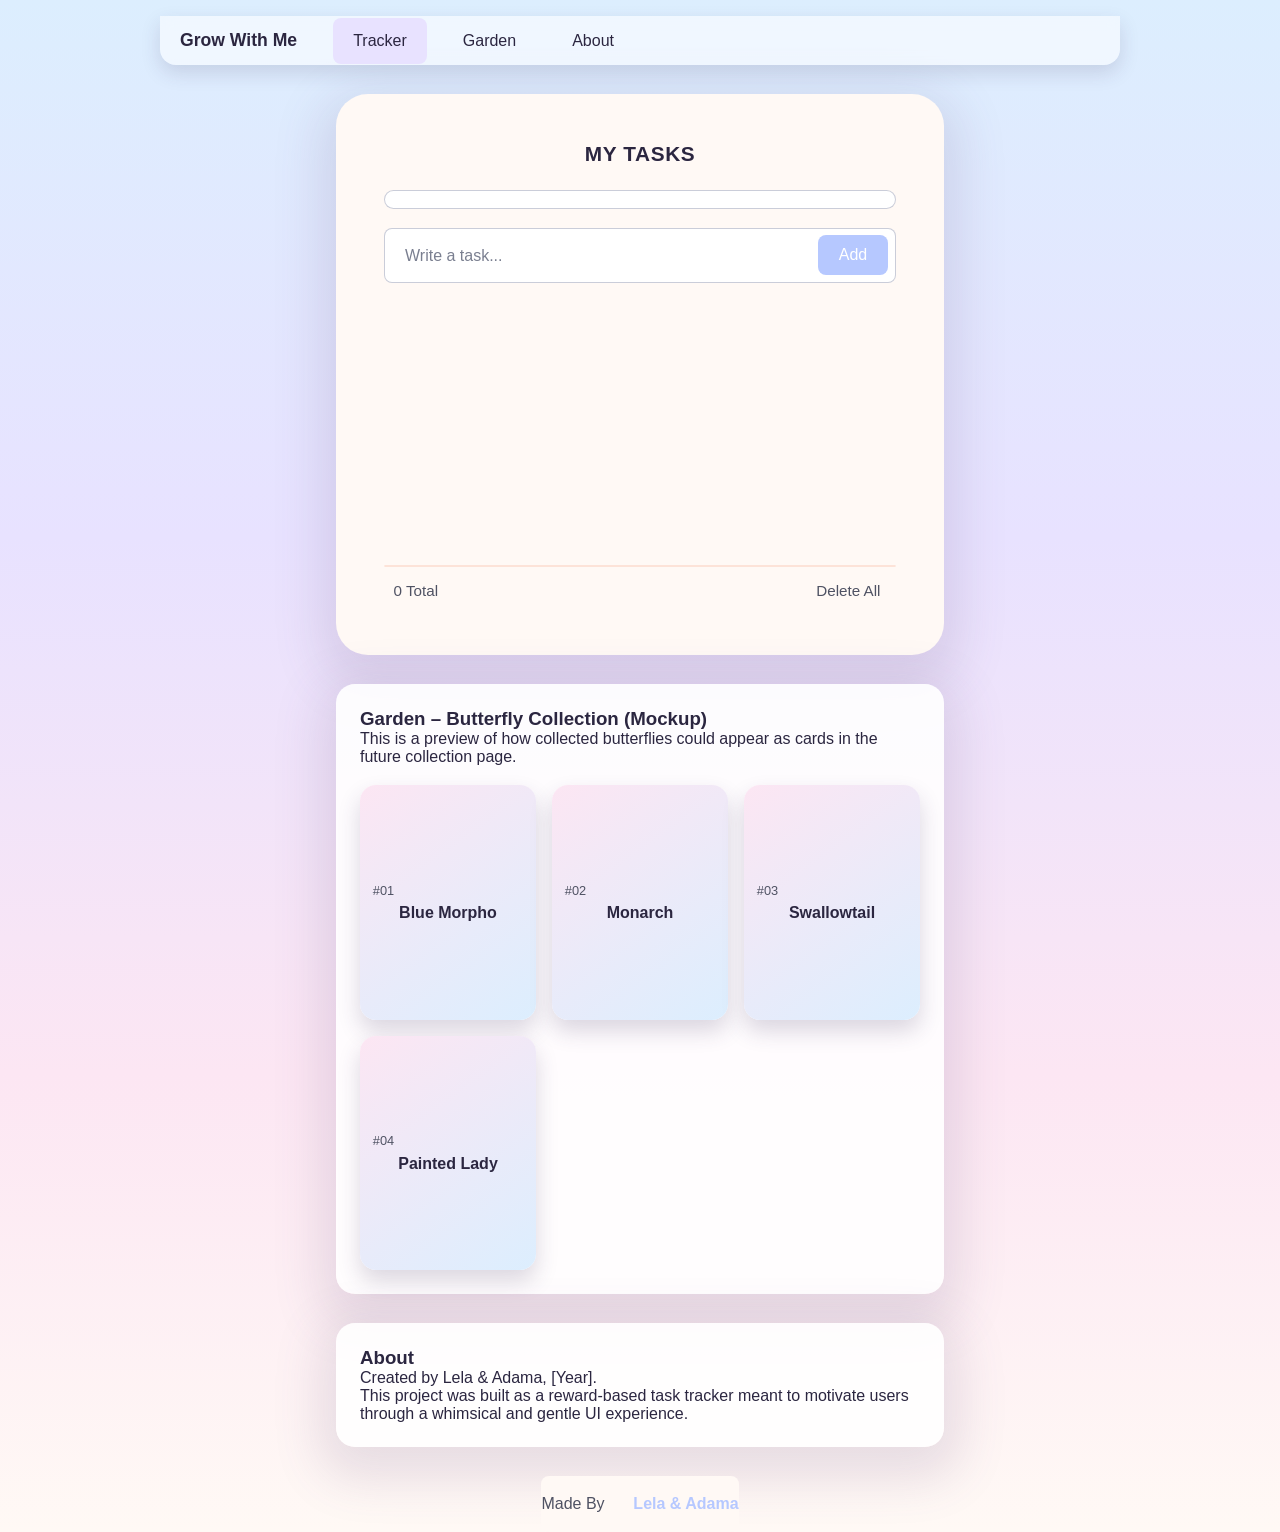
==== grow with me/index.html @ c08534fc "updated website" ====
<!DOCTYPE html>

<!--Base HTML structure adapted from Ade-mir,
  "How to Create a To Do List App Using HTML CSS JavaScript" (YouTube)
  and the accompanying GitHub repository: To-Do-List-Tutorial.
  Customized by [Lela and Adama] for the "Grow With Me" project.
-->

<html lang="en">
  <head>
    <meta charset="UTF-8" />
    <meta name="viewport" content="width=device-width, initial-scale=1.0" />
    <link rel="stylesheet" href="./style.css" />
    <script src="./script.js" defer></script>
    <title>Grow With Me</title>
  </head>

  <body>
    <ul class="navbar">
      <li class="nav-title">Grow With Me</li>
      <li><a class="active" href="#tracker">Tracker</a></li>
      <li><a href="#garden">Garden</a></li>
      <li><a href="#about">About</a></li>
    </ul>

    <section class="todo" id="tracker">
      <h2>My Tasks</h2>

      <div class="progress-wrapper">
        <div id="taskProgressBar" class="progress-bar"></div>
      </div>

      <div class="input">
        <input
          type="text"
          class="input-field"
          id="todoInput"
          placeholder="Write a task..."
        />
        <button class="btn">Add</button>
      </div>

      <ul id="todoList" class="scroll"></ul>

      <div>
        <hr class="counter" />
        <div class="counter-container">
          <p><span id="todoCount">0</span> Total</p>
          <button id="deleteButton">Delete All</button>
        </div>
      </div>
    </section>

    <section id="garden" class="section-placeholder">
      <h3>Garden – Butterfly Collection (Mockup)</h3>
      <p>
        This is a preview of how collected butterflies could appear as cards
        in the future collection page.
      </p>

      <div class="garden-grid">
        <div class="flip-card">
          <div class="flip-card-inner">
            <div class="flip-card-front">
              <div class="card-tag">#01</div>
              <p class="card-name">Blue Morpho</p>
            </div>
            <div class="flip-card-back">
              <p class="card-name">Blue Morpho</p>
              <p class="card-info">Known for bright iridescent blue wings.</p>
              <p class="card-quote">“Growth takes time, just like wings.”</p>
            </div>
          </div>
        </div>

        <div class="flip-card">
          <div class="flip-card-inner">
            <div class="flip-card-front">
              <div class="card-tag">#02</div>
              <p class="card-name">Monarch</p>
            </div>
            <div class="flip-card-back">
              <p class="card-name">Monarch</p>
              <p class="card-info">Famous for long-distance migrations.</p>
              <p class="card-quote">“Keep moving, even in small steps.”</p>
            </div>
          </div>
        </div>

        <div class="flip-card">
          <div class="flip-card-inner">
            <div class="flip-card-front">
              <div class="card-tag">#03</div>
              <p class="card-name">Swallowtail</p>
            </div>
            <div class="flip-card-back">
              <p class="card-name">Swallowtail</p>
              <p class="card-info">Recognizable by their tail-like wings.</p>
              <p class="card-quote">“Little details make you unique.”</p>
            </div>
          </div>
        </div>

        <div class="flip-card">
          <div class="flip-card-inner">
            <div class="flip-card-front">
              <div class="card-tag">#04</div>
              <p class="card-name">Painted Lady</p>
            </div>
            <div class="flip-card-back">
              <p class="card-name">Painted Lady</p>
              <p class="card-info">Seen almost everywhere in the world.</p>
              <p class="card-quote">“You belong more than you think.”</p>
            </div>
          </div>
        </div>
      </div>
    </section>

    <section id="about" class="section-placeholder">
      <h3>About</h3>
      <p>Created by Lela &amp; Adama, [Year].</p>
      <p>
        This project was built as a reward-based task tracker meant to motivate
        users through a whimsical and gentle UI experience.
      </p>
    </section>

    <div id="rewardModal" class="reward-modal">
      <div class="reward-modal-content">
        <span class="close-btn">&times;</span>
        <p>
          All tasks completed! There's been an addition to your garden.
          Please check your collection.
        </p>
        <img
          src="purple.gif"
          alt="Butterfly reward"
          class="reward-gif"
        />
        <button class="reward-ok">Okay!</button>
      </div>
    </div>

    <footer>
      <div class="footer">
        <p class="made-by">Made By</p>
        <p class="author">Lela &amp; Adama</p>
      </div>
    </footer>
  </body>
</html>
---- grow with me/style.css ----
/* Base styling adapted from Ade-mir's To-Do-List-Tutorial (YouTube + GitHub).
   Colors, layout, and future design changes customized by [Lela & Adama]
   for the "Grow With Me" reward-based to-do list.*/

:root {
  --gradient: linear-gradient(
    180deg,
    #dceefe 0%,
    #e8e2ff 35%,
    #fce6f3 70%,
    #fff9f5 100%
  );

  --dark: #2b2640;
  --grey: #7a7f90;
  --grey-border: rgba(185, 188, 204, 0.75);
  --grey-light: #fde3d8;
  --grey-dark: #4f5263;

  --blue: #b6c8ff;
  --green: #9be7c4;

  --white: #fff9f5;

  --focus-outline: #7d9dff;
}

* {
  box-sizing: border-box;
}

body {
  background: var(--gradient);
  margin: 0;
  min-height: 100vh;
  display: flex;
  flex-direction: column;
  align-items: center;
  gap: 1.8rem;
  padding-top: 1rem;
  font-family: Arial, sans-serif;
  font-size: 16px;
  color: var(--dark);
}

h1,
h2,
h3,
h4,
h5,
h6,
p {
  margin: 0;
}

:focus-visible {
  outline: 2px solid var(--focus-outline);
  outline-offset: 2px;
}

/* To-do container */

.todo {
  display: flex;
  flex-direction: column;
  justify-content: space-around;
  border-radius: 2rem;
  background: var(--white);
  padding: 3rem;
  height: 70%;
  width: 75%;
  max-width: 38rem;
  box-shadow: 0 1rem 3rem 1rem rgba(100, 80, 130, 0.15);
}

h2 {
  text-transform: uppercase;
  height: 3rem;
  color: var(--dark);
  text-align: center;
  font-size: 1.3rem;
  letter-spacing: 0.03em;
}

.input {
  position: relative;
  display: flex;
}

.input-field {
  width: 100%;
  border: 0.06rem solid var(--grey-border);
  border-radius: 0.5rem;
  padding: 1.1rem 1.25rem;
  font-size: 1rem;
  background-color: #ffffff;
  color: var(--dark);
}

.input-field:focus-visible {
  border-color: var(--focus-outline);
}

input[type="text"]::placeholder {
  color: var(--grey);
}

.btn {
  color: #ffffff;
  font-size: 1rem;
  padding: 0.7rem 1.3rem;
  border-radius: 0.5rem;
  background-color: var(--blue);
  border: none;
  position: absolute;
  right: 0.5rem;
  bottom: 0.5rem;
  cursor: pointer;
}

.btn:hover {
  filter: brightness(1.05);
}

/* Progress bar */

.progress-wrapper {
  width: 100%;
  background-color: #ffffff;
  border: 0.06rem solid var(--grey-border);
  border-radius: 1rem;
  margin-bottom: 1.2rem;
  height: 1.2rem;
  overflow: hidden;
}

.progress-bar {
  height: 100%;
  width: 0%;
  background-color: var(--green);
  transition: width 0.4s ease-in-out;
  border-radius: 1rem;
}

/* Todo list */

.todo-container {
  display: flex;
  gap: 1rem;
}

.scroll {
  height: 15rem;
  overflow-y: scroll;
  scrollbar-width: thin;
}

.scroll::-webkit-scrollbar {
  width: 0.6rem;
}

.scroll::-webkit-scrollbar-thumb {
  background-color: var(--blue);
  border-radius: 0.5rem;
}

.scroll::-webkit-scrollbar-track {
  background: transparent;
}

#todoList li {
  display: flex;
  flex-direction: column;
  gap: 0.8rem;
  padding: 0.9rem 0.6rem;
}

#todoList p {
  display: flex;
  gap: 1rem;
  color: var(--dark);
  align-items: center;
  font-size: 1rem;
  line-height: 1.4;
}

#todoList .disabled {
  color: var(--grey);
}

.disabled {
  text-decoration: line-through;
}

input[type="checkbox"] {
  appearance: none;
  cursor: pointer;
}

input[type="checkbox"]::before {
  content: "\2713";
  display: inline-block;
  width: 1.6rem;
  height: 1.6rem;
  font-size: 1.2rem;
  text-align: center;
  line-height: 1.6rem;
  border: 0.1rem solid var(--grey-border);
  border-radius: 50%;
  color: transparent;
  background-color: #ffffff;
}

input[type="checkbox"]:checked::before {
  color: #ffffff;
  background-color: var(--green);
  border-color: var(--green);
}

/* Counter + footer */

.counter {
  border: 0.06rem solid var(--grey-light);
  background-color: #fffdf9;
  border-radius: 0.5rem;
  margin-top: 0.6rem;
}

.counter-container {
  height: 2rem;
  display: flex;
  justify-content: space-between;
  color: var(--grey-dark);
  font-size: 0.95rem;
  padding: 0 0.6rem;
}

.counter-container p {
  align-self: center;
}

.counter-container button {
  border: none;
  background-color: transparent;
  color: var(--grey-dark);
  font-size: 0.95rem;
  cursor: pointer;
}

.footer {
  display: flex;
  gap: 1.8rem;
  background-color: var(--white);
  padding: 1.2rem 0;
  border-radius: 0.5rem;
}

.made-by {
  color: var(--grey-dark);
}

.author {
  color: var(--blue);
  font-weight: bold;
}

/* Navbar */

.navbar {
  list-style-type: none;
  margin: 0;
  padding: 0;
  overflow: hidden;

  background: rgba(255, 255, 255, 0.55);
  backdrop-filter: blur(6px);
  border-radius: 0 0 1rem 1rem;
  box-shadow: 0 0.5rem 1.2rem rgba(60, 47, 88, 0.15);

  display: flex;
  align-items: center;
  gap: 1rem;

  width: 100%;
  max-width: 60rem;
}

.nav-title {
  padding: 14px 20px;
  font-weight: bold;
  font-size: 1.1rem;
  color: var(--dark);
}

.navbar li a {
  display: block;
  color: var(--dark);
  text-align: center;
  padding: 14px 20px;
  text-decoration: none;
  border-radius: 0.5rem;
  transition: 0.2s;
}

.navbar li a:hover {
  background: rgba(255, 255, 255, 0.8);
  color: var(--blue);
}

.navbar li a.active {
  background: #e8e2ff;
  color: var(--dark);
}

/* Sections */

.section-placeholder {
  width: 75%;
  max-width: 38rem;
  background: rgba(255, 255, 255, 0.9);
  border-radius: 1.2rem;
  padding: 1.5rem;
  box-shadow: 0 1rem 3rem 1rem rgba(100, 80, 130, 0.15);
}

/* Garden grid + flip cards */

.garden-grid {
  margin-top: 1.2rem;
  display: grid;
  grid-template-columns: repeat(auto-fit, minmax(140px, 1fr));
  gap: 1rem;
}

.flip-card {
  background-color: transparent;
  width: 100%;
  aspect-ratio: 3 / 4;
  perspective: 1000px;
}

.flip-card-inner {
  position: relative;
  width: 100%;
  height: 100%;
  text-align: center;
  transition: transform 0.6s;
  transform-style: preserve-3d;
  border-radius: 1rem;
  box-shadow: 0 0.7rem 1.4rem rgba(60, 47, 88, 0.18);
  background: linear-gradient(145deg, #fce6f3, #dceefe);
}

.flip-card:hover .flip-card-inner {
  transform: rotateY(180deg);
}

.flip-card-front,
.flip-card-back {
  position: absolute;
  width: 100%;
  height: 100%;
  -webkit-backface-visibility: hidden;
  backface-visibility: hidden;
  border-radius: 1rem;
  padding: 0.8rem;
  display: flex;
  flex-direction: column;
  justify-content: center;
  align-items: center;
}

.flip-card-front {
  color: var(--dark);
}

.flip-card-back {
  transform: rotateY(180deg);
  background: #fff9f5;
  color: var(--dark);
}

.card-tag {
  font-size: 0.8rem;
  color: var(--grey-dark);
  align-self: flex-start;
}

.card-name {
  font-weight: bold;
  font-size: 1rem;
  margin-top: 0.4rem;
}

.card-info {
  font-size: 0.85rem;
  margin-top: 0.4rem;
  color: var(--grey-dark);
  text-align: center;
}

.card-quote {
  font-size: 0.8rem;
  margin-top: 0.6rem;
  font-style: italic;
  color: var(--grey);
}

/* Reward modal */

.reward-modal {
  display: none;
  position: fixed;
  z-index: 10;
  left: 0;
  top: 0;
  width: 100%;
  height: 100%;
  overflow: auto;
  background-color: rgba(0, 0, 0, 0.4);
}

.reward-modal-content {
  background-color: #ffffff;
  margin: 10% auto;
  padding: 1.5rem;
  border-radius: 1.2rem;
  width: 90%;
  max-width: 380px;
  text-align: center;
  box-shadow: 0 0.8rem 2rem rgba(60, 47, 88, 0.25);
}

.reward-modal-content p {
  margin-bottom: 1rem;
  color: var(--dark);
}

.reward-gif {
  max-width: 100%;
  border-radius: 0.8rem;
  margin-bottom: 1rem;
}

.close-btn {
  float: right;
  font-size: 1.6rem;
  font-weight: bold;
  cursor: pointer;
}

.close-btn:hover {
  color: var(--grey-dark);
}

.reward-ok {
  border: none;
  border-radius: 0.8rem;
  padding: 0.5rem 1.2rem;
  background-color: var(--blue);
  color: #ffffff;
  cursor: pointer;
  font-size: 0.95rem;
}

.reward-ok:hover {
  filter: brightness(1.05);
}
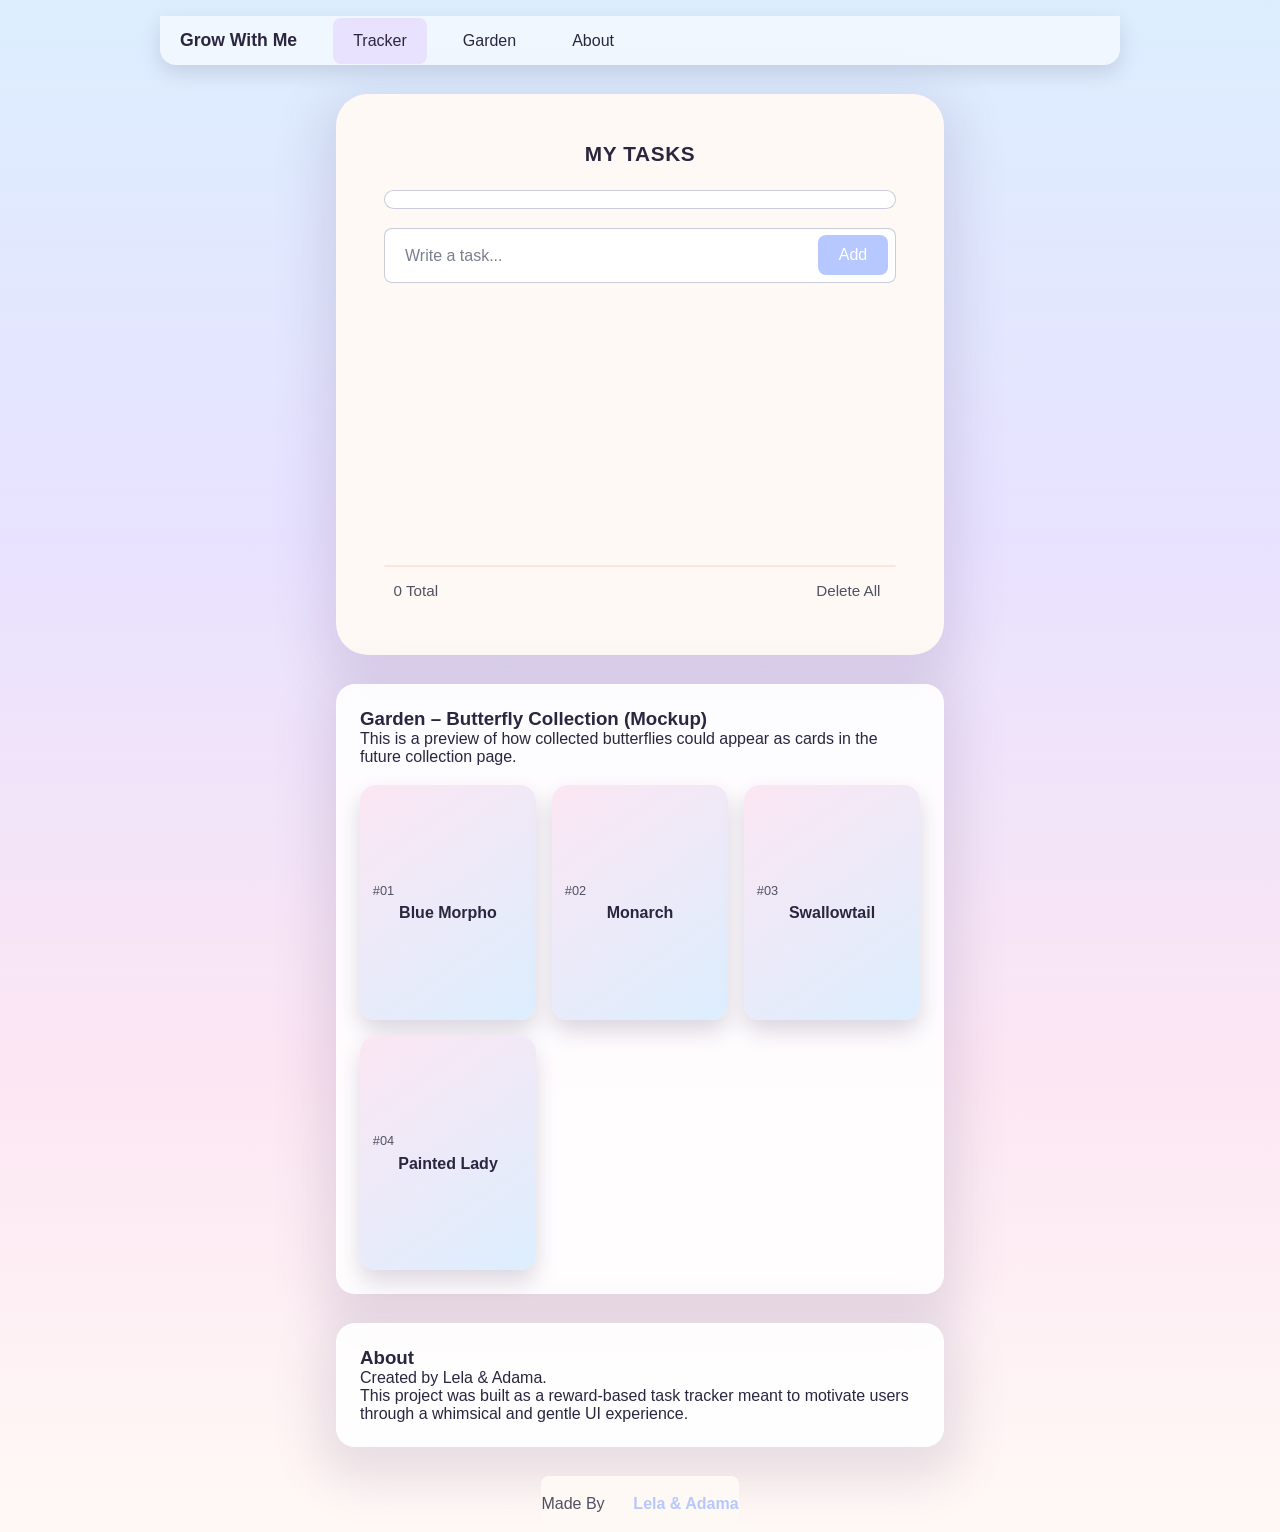
==== commit 3616aeb9: "delted year" ====
--- a/grow with me/index.html
+++ b/grow with me/index.html
@@ -119,7 +119,7 @@
 
     <section id="about" class="section-placeholder">
       <h3>About</h3>
-      <p>Created by Lela &amp; Adama, [Year].</p>
+      <p>Created by Lela &amp; Adama.</p>
       <p>
         This project was built as a reward-based task tracker meant to motivate
         users through a whimsical and gentle UI experience.
